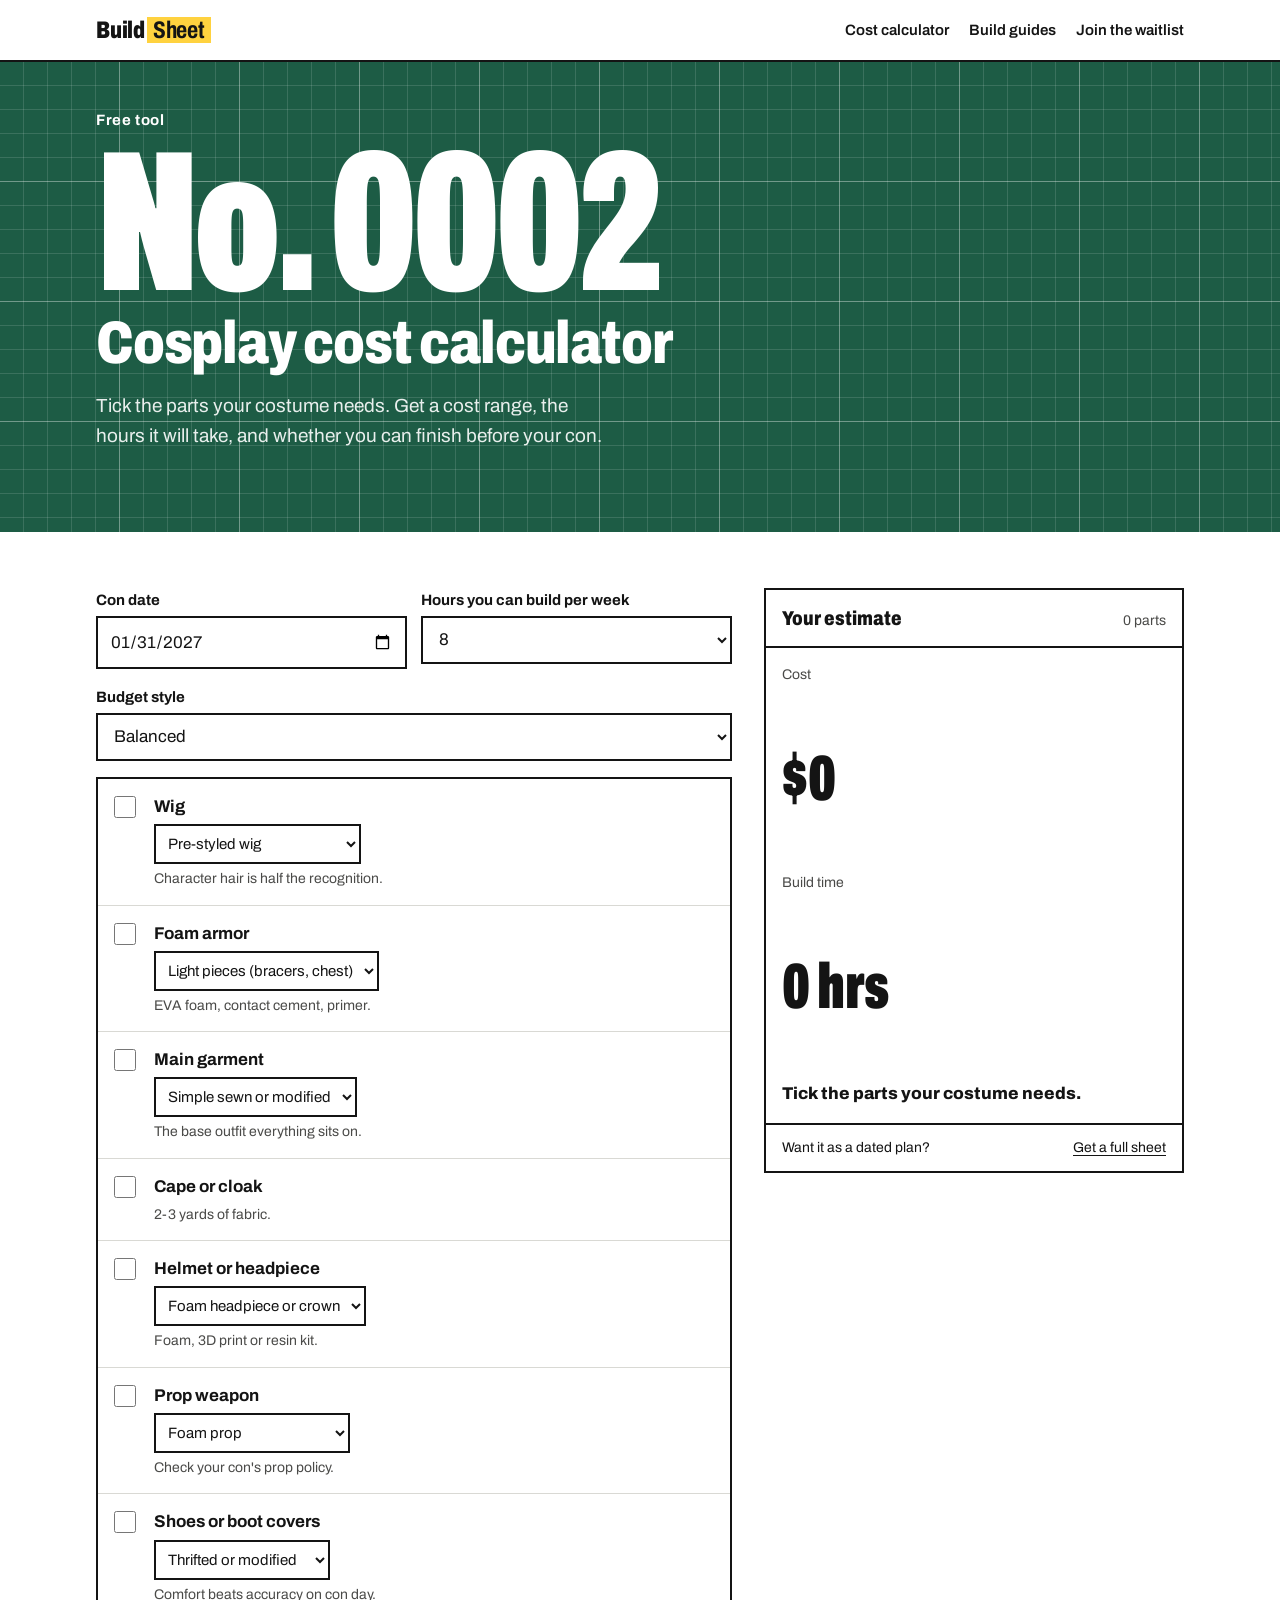
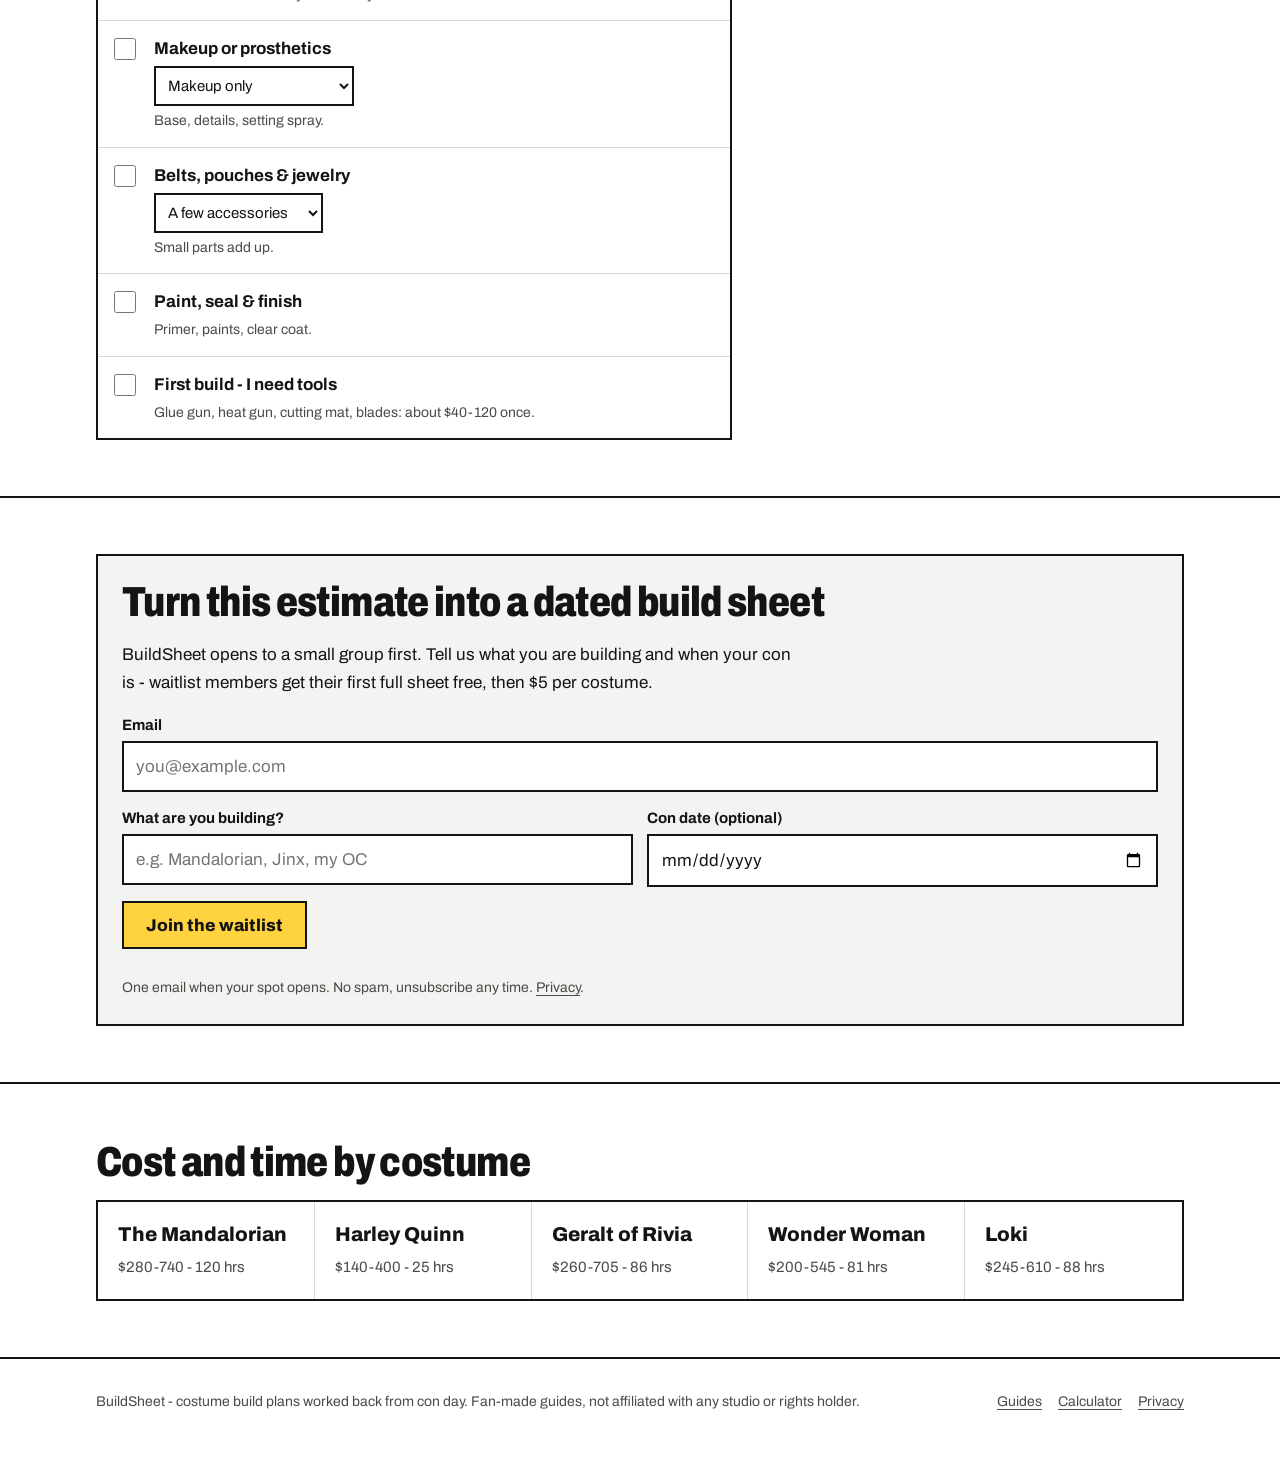
==== cost-calculator/index.html @ d6837fee "Deploy 2026-10-28T13:00Z for https://mobizombi.github.io/buildsheet/" ====
<!doctype html>
<html lang="en">
<head>
<meta charset="utf-8">
<meta name="viewport" content="width=device-width, initial-scale=1">
<title>Cosplay Cost Calculator - How Much Will Your Costume Cost? | BuildSheet</title>
<meta name="description" content="Free cosplay cost calculator: pick wig, armor, props, sewing and makeup to get a cost range, total build hours and whether you will finish before your con.">
<meta name="robots" content="noindex">
<link rel="canonical" href="https://mobizombi.github.io/buildsheet/cost-calculator/">
<meta property="og:title" content="Cosplay Cost Calculator - How Much Will Your Costume Cost? | BuildSheet">
<meta property="og:description" content="Free cosplay cost calculator: pick wig, armor, props, sewing and makeup to get a cost range, total build hours and whether you will finish before your con.">
<meta property="og:type" content="website">
<meta name="theme-color" content="#1d5c45">
<link rel="icon" href="../favicon.svg" type="image/svg+xml">
<link rel="preconnect" href="https://fonts.googleapis.com">
<link rel="preconnect" href="https://fonts.gstatic.com" crossorigin>
<link href="https://fonts.googleapis.com/css2?family=Archivo:wdth,wght@62..125,400..900&display=swap" rel="stylesheet">
<link rel="stylesheet" href="../css/style.css?v=mvs4gmey">
<script type="application/ld+json">{"@context":"https://schema.org","@type":"WebApplication","name":"Cosplay cost calculator","applicationCategory":"UtilitiesApplication","offers":{"@type":"Offer","price":"0","priceCurrency":"USD"}}</script>
</head>
<body>
<header class="top"><div class="wrap">
<a class="brand" href="../">Build<b>Sheet</b></a>
<nav class="nav" aria-label="Main">
<a href="../cost-calculator/">Cost calculator</a>
<a href="../guides/">Build guides</a>
<a href="../#join">Join the waitlist</a>
</nav>
</div></header>
<main>
<div class="mat envelope"><div class="wrap">
<p class="pattern-no"><small>Free tool</small>No.&nbsp;0002</p>
<h1>Cosplay cost calculator</h1>
<p class="lede">Tick the parts your costume needs. Get a cost range, the hours it will take, and whether you can finish before your con.</p>
</div></div>
<section><div class="wrap calc-grid">
<form id="calc" aria-label="Costume parts" onsubmit="return false">
<div class="form-row" style="margin-bottom:16px">
<div class="field"><label for="con">Con date</label><input id="con" type="date"></div>
<div class="field"><label for="hpw">Hours you can build per week</label><select id="hpw"><option>3</option><option>5</option><option selected>8</option><option>12</option><option>20</option></select></div>
</div>
<div class="field" style="margin-bottom:16px"><label for="tier">Budget style</label><select id="tier"><option value="0">Thrifty - thrift, scrap, DIY everything</option><option value="0.5" selected>Balanced</option><option value="1">Premium - kits, good wigs, nice finishes</option></select></div>
<div class="parts">
<div class="part"><input type="checkbox" id="p-wig" data-part="wig"><label for="p-wig">Wig</label>
<div class="opts"><select aria-label="Wig type" data-opt="wig"><option value="0">Pre-styled wig</option><option value="1">Lace-front, custom styled</option></select></div>
<span class="hint">Character hair is half the recognition.</span></div><div class="part"><input type="checkbox" id="p-armor" data-part="armor"><label for="p-armor">Foam armor</label>
<div class="opts"><select aria-label="Foam armor type" data-opt="armor"><option value="0">Light pieces (bracers, chest)</option><option value="1">Full armor set</option></select></div>
<span class="hint">EVA foam, contact cement, primer.</span></div><div class="part"><input type="checkbox" id="p-garment" data-part="garment"><label for="p-garment">Main garment</label>
<div class="opts"><select aria-label="Main garment type" data-opt="garment"><option value="0">Simple sewn or modified</option><option value="1">Tailored coat or dress</option></select></div>
<span class="hint">The base outfit everything sits on.</span></div><div class="part"><input type="checkbox" id="p-cape" data-part="cape"><label for="p-cape">Cape or cloak</label>

<span class="hint">2-3 yards of fabric.</span></div><div class="part"><input type="checkbox" id="p-helmet" data-part="helmet"><label for="p-helmet">Helmet or headpiece</label>
<div class="opts"><select aria-label="Helmet or headpiece type" data-opt="helmet"><option value="0">Foam headpiece or crown</option><option value="1">Full helmet</option></select></div>
<span class="hint">Foam, 3D print or resin kit.</span></div><div class="part"><input type="checkbox" id="p-prop" data-part="prop"><label for="p-prop">Prop weapon</label>
<div class="opts"><select aria-label="Prop weapon type" data-opt="prop"><option value="0">Foam prop</option><option value="1">3D printed or resin prop</option></select></div>
<span class="hint">Check your con's prop policy.</span></div><div class="part"><input type="checkbox" id="p-shoes" data-part="shoes"><label for="p-shoes">Shoes or boot covers</label>
<div class="opts"><select aria-label="Shoes or boot covers type" data-opt="shoes"><option value="0">Thrifted or modified</option><option value="1">Custom boot covers</option></select></div>
<span class="hint">Comfort beats accuracy on con day.</span></div><div class="part"><input type="checkbox" id="p-makeup" data-part="makeup"><label for="p-makeup">Makeup or prosthetics</label>
<div class="opts"><select aria-label="Makeup or prosthetics type" data-opt="makeup"><option value="0">Makeup only</option><option value="1">Prosthetics or scar work</option></select></div>
<span class="hint">Base, details, setting spray.</span></div><div class="part"><input type="checkbox" id="p-acc" data-part="acc"><label for="p-acc">Belts, pouches &amp; jewelry</label>
<div class="opts"><select aria-label="Belts, pouches &amp; jewelry type" data-opt="acc"><option value="0">A few accessories</option><option value="1">Lots of accessories</option></select></div>
<span class="hint">Small parts add up.</span></div><div class="part"><input type="checkbox" id="p-paint" data-part="paint"><label for="p-paint">Paint, seal &amp; finish</label>

<span class="hint">Primer, paints, clear coat.</span></div>
<div class="part"><input type="checkbox" id="p-tools" data-part="tools"><label for="p-tools">First build - I need tools</label><span class="hint">Glue gun, heat gun, cutting mat, blades: about $40-120 once.</span></div>
</div>
</form>
<aside class="calc-out" aria-live="polite">
<div class="sheet">
<div class="sheet-head"><strong>Your estimate</strong><span id="count">0 parts</span></div>
<div style="padding:16px">
<p style="margin:0 0 4px;font-size:14px;color:var(--ink-2)">Cost</p>
<p class="big" id="cost">$0</p>
<p style="margin:16px 0 4px;font-size:14px;color:var(--ink-2)">Build time</p>
<p class="big" id="hours">0 hrs</p>
<p style="margin:16px 0 0" id="fit">Pick your con date to see if it fits.</p>
</div>
<div class="sheet-foot"><span>Want it as a dated plan?</span><a href="#join">Get a full sheet</a></div>
</div>
</aside>
</div></section>
<section><div class="wrap"><div class="join" id="join">
<h2>Turn this estimate into a dated build sheet</h2>
<p class="measure">BuildSheet opens to a small group first. Tell us what you are building and when your con is - waitlist members get their first full sheet free, then $5 per costume.</p>
<form class="form" action="https://formsubmit.co/trafficgoathq@gmail.com" method="POST" data-ajax="https://formsubmit.co/ajax/trafficgoathq@gmail.com">
<input type="hidden" name="_subject" value="BuildSheet waitlist">
<input type="hidden" name="_template" value="table">
<input type="hidden" name="_captcha" value="false">
<input type="hidden" name="source" value="calculator">
<input type="text" name="_honey" class="hp" tabindex="-1" autocomplete="off" aria-hidden="true">
<div class="field"><label for="em-calculator">Email</label><input id="em-calculator" type="email" name="email" required autocomplete="email" placeholder="you@example.com"></div>
<div class="form-row">
<div class="field"><label for="co-calculator">What are you building?</label><input id="co-calculator" type="text" name="costume" placeholder="e.g. Mandalorian, Jinx, my OC" maxlength="120"></div>
<div class="field"><label for="dt-calculator">Con date (optional)</label><input id="dt-calculator" type="date" name="con_date"></div>
</div>
<div class="btns"><button class="btn" type="submit">Join the waitlist</button></div>
<p class="form-msg" role="status" aria-live="polite"></p>
<p class="form-note">One email when your spot opens. No spam, unsubscribe any time. <a href="../privacy/">Privacy</a>.</p>
</form>
</div></div></section>
<section><div class="wrap">
<h2>Cost and time by costume</h2>
<div class="cards"><a class="card" href="../guides/mandalorian-cosplay-guide/"><h3>The Mandalorian</h3><p>$280-740 - 120 hrs</p></a><a class="card" href="../guides/harley-quinn-cosplay-guide/"><h3>Harley Quinn</h3><p>$140-400 - 25 hrs</p></a><a class="card" href="../guides/geralt-of-rivia-cosplay-guide/"><h3>Geralt of Rivia</h3><p>$260-705 - 86 hrs</p></a><a class="card" href="../guides/wonder-woman-cosplay-guide/"><h3>Wonder Woman</h3><p>$200-545 - 81 hrs</p></a><a class="card" href="../guides/loki-cosplay-guide/"><h3>Loki</h3><p>$245-610 - 88 hrs</p></a></div>
</div></section>
<script>window.BS_PARTS=[["wig",[[30,60,2],[60,140,8]]],["armor",[[40,80,25],[80,180,60]]],["garment",[[25,60,10],[60,160,30]]],["cape",[[20,50,5]]],["helmet",[[15,40,8],[40,150,25]]],["prop",[[15,50,10],[40,150,20]]],["shoes",[[20,60,3],[40,90,8]]],["makeup",[[15,50,2],[40,120,6]]],["acc",[[15,40,4],[40,90,10]]],["paint",[[20,50,6]]]];</script>
<script src="../js/calc.js?v=mvs4gmey" defer></script>
</main>
<footer><div class="wrap">
<span>BuildSheet - costume build plans worked back from con day. Fan-made guides, not affiliated with any studio or rights holder.</span>
<nav aria-label="Footer"><a href="../guides/">Guides</a><a href="../cost-calculator/">Calculator</a><a href="../privacy/">Privacy</a></nav>
</div></footer>
<script src="../js/form.js?v=mvs4gmey" defer></script>
</body>
</html>
---- css/style.css ----
/* BuildSheet - concept: every costume is a sewing-pattern envelope.
   One family (Archivo, width axis), ink + cutting-mat green, tape-measure yellow as the rare accent.
   Constraint: no rounded corners anywhere. */
:root {
  --ink: #141414;
  --ink-2: #4a4a48;
  --field: #ffffff;
  --rule: #141414;
  --rule-soft: #d9d9d4;
  --mat: #1d5c45;
  --mat-line: rgba(255, 255, 255, 0.13);
  --mat-line-strong: rgba(255, 255, 255, 0.28);
  --on-mat: #ffffff;
  --tape: #ffd23f;
  --on-tape: #141414;
  --panel: #f3f4f1;
  --ok: #1d5c45;
  --warn: #9a5b00;
  --bad: #b3261e;
  --font: "Archivo", system-ui, -apple-system, "Segoe UI", sans-serif;
}
@media (prefers-color-scheme: dark) {
  :root {
    --ink: #f2f2ee;
    --ink-2: #b9bab4;
    --field: #111312;
    --rule: #f2f2ee;
    --rule-soft: #34383a;
    --mat: #163f31;
    --panel: #1b1e1d;
    --ok: #6fd3a8;
    --warn: #f0b451;
    --bad: #ff8a80;
  }
}
* { box-sizing: border-box; border-radius: 0 !important; }
html { -webkit-text-size-adjust: 100%; }
body {
  margin: 0;
  background: var(--field);
  color: var(--ink);
  font-family: var(--font);
  font-size: 17px;
  line-height: 1.6;
}
a { color: inherit; text-underline-offset: 3px; }
a:focus-visible, button:focus-visible, input:focus-visible, select:focus-visible {
  outline: 3px solid var(--tape);
  outline-offset: 2px;
}
img { max-width: 100%; }
.wrap { max-width: 1120px; margin: 0 auto; padding: 0 16px; }
.measure { max-width: 68ch; }

/* header */
.top { border-bottom: 2px solid var(--rule); }
.top .wrap { display: flex; align-items: center; justify-content: space-between; gap: 16px; min-height: 60px; flex-wrap: wrap; }
.brand { font-weight: 850; font-stretch: 75%; font-size: 24px; letter-spacing: -0.01em; text-decoration: none; }
.brand b { background: var(--tape); color: var(--on-tape); padding: 0 6px; margin-left: 2px; }
.nav { display: flex; gap: 20px; font-size: 15px; font-weight: 600; flex-wrap: wrap; }
.nav a { text-decoration: none; }
.nav a:hover { text-decoration: underline; }

/* cutting mat - the signature surface */
.mat {
  background-color: var(--mat);
  color: var(--on-mat);
  background-image:
    linear-gradient(var(--mat-line-strong) 1px, transparent 1px),
    linear-gradient(90deg, var(--mat-line-strong) 1px, transparent 1px),
    linear-gradient(var(--mat-line) 1px, transparent 1px),
    linear-gradient(90deg, var(--mat-line) 1px, transparent 1px);
  background-size: 120px 120px, 120px 120px, 24px 24px, 24px 24px;
  background-position: -1px -1px;
}

/* envelope hero */
.envelope { padding: 48px 0 56px; }
.envelope-grid { display: grid; gap: 32px; }
@media (min-width: 900px) { .envelope-grid { grid-template-columns: 1.1fr 0.9fr; align-items: start; gap: 48px; } }
.pattern-no {
  font-weight: 900;
  font-stretch: 62%;
  font-size: clamp(96px, 22vw, 200px);
  line-height: 0.82;
  letter-spacing: -0.03em;
  margin: 0 0 8px;
}
.pattern-no small { display: block; font-size: 15px; font-stretch: 100%; font-weight: 700; letter-spacing: 0.04em; line-height: 1.4; margin-bottom: 10px; }
h1 { font-weight: 850; font-stretch: 80%; font-size: clamp(34px, 6.4vw, 60px); line-height: 1.0; letter-spacing: -0.02em; margin: 0 0 18px; }
.lede { font-size: 19px; max-width: 46ch; margin: 0 0 24px; }
.mat .lede { color: rgba(255, 255, 255, 0.9); }

h2 { font-weight: 850; font-stretch: 80%; font-size: clamp(28px, 4.4vw, 42px); line-height: 1.05; letter-spacing: -0.015em; margin: 0 0 16px; }
h3 { font-weight: 800; font-size: 20px; line-height: 1.25; margin: 0 0 8px; }
section { padding: 56px 0; }
section + section { border-top: 2px solid var(--rule); }

/* buttons */
.btn {
  display: inline-flex; align-items: center; justify-content: center;
  min-height: 48px; padding: 0 22px;
  font: inherit; font-weight: 800; font-size: 17px;
  background: var(--tape); color: var(--on-tape);
  border: 2px solid var(--on-tape);
  text-decoration: none; cursor: pointer;
}
.btn:hover { filter: brightness(0.95); }
.btn.ghost { background: transparent; color: inherit; border-color: currentColor; }
.btns { display: flex; gap: 12px; flex-wrap: wrap; }

/* the build sheet card - reads like the back of a pattern envelope */
.sheet { background: var(--field); color: var(--ink); border: 2px solid var(--rule); }
.mat .sheet { box-shadow: 10px 10px 0 rgba(0, 0, 0, 0.35); }
.sheet-head { display: flex; justify-content: space-between; align-items: baseline; gap: 12px; padding: 12px 16px; border-bottom: 2px solid var(--rule); }
.sheet-head strong { font-stretch: 80%; font-size: 20px; font-weight: 850; }
.sheet-head span { font-size: 14px; color: var(--ink-2); }
.sheet table { width: 100%; border-collapse: collapse; font-size: 15px; }
.sheet th, .sheet td { text-align: left; padding: 8px 16px; border-bottom: 1px solid var(--rule-soft); vertical-align: top; }
.sheet th { font-size: 13px; font-weight: 700; color: var(--ink-2); }
.sheet td.num, .sheet th.num { text-align: right; font-variant-numeric: tabular-nums; white-space: nowrap; }
.sheet tfoot td { font-weight: 850; border-top: 2px solid var(--rule); border-bottom: 0; }
.sheet .due { font-weight: 700; white-space: nowrap; }
.sheet-foot { padding: 12px 16px; border-top: 2px solid var(--rule); font-size: 14px; display: flex; justify-content: space-between; gap: 8px; flex-wrap: wrap; }
.hl { background: var(--tape); color: var(--on-tape); padding: 0 4px; font-weight: 800; }
.table-scroll { overflow-x: auto; }
.mat-inline { display: block; font-size: 14px; color: var(--ink-2); font-weight: 400; margin-top: 2px; }
.sheet .col-mat { display: none; }
@media (min-width: 720px) { .mat-inline { display: none; } .sheet .col-mat { display: table-cell; } }

/* steps - a real sequence, so numbers are earned */
.steps { display: grid; gap: 0; border: 2px solid var(--rule); }
@media (min-width: 800px) { .steps { grid-template-columns: repeat(3, 1fr); } }
.step { padding: 24px; border-bottom: 2px solid var(--rule); }
@media (min-width: 800px) { .step { border-bottom: 0; border-right: 2px solid var(--rule); } .step:last-child { border-right: 0; } }
.step:last-child { border-bottom: 0; }
.step .n { font-weight: 900; font-stretch: 62%; font-size: 64px; line-height: 0.9; display: block; margin-bottom: 8px; }
.step p { margin: 0; color: var(--ink-2); }

/* pricing */
.price-row { display: grid; gap: 0; border: 2px solid var(--rule); }
@media (min-width: 800px) { .price-row { grid-template-columns: 1fr 1fr; } }
.price { padding: 24px; }
.price + .price { border-top: 2px solid var(--rule); }
@media (min-width: 800px) { .price + .price { border-top: 0; border-left: 2px solid var(--rule); } }
.price .amt { font-weight: 900; font-stretch: 62%; font-size: 72px; line-height: 0.9; }
.price ul { padding-left: 20px; margin: 12px 0 0; }

/* forms */
.form { display: grid; gap: 14px; }
.field label { display: block; font-weight: 700; font-size: 15px; margin-bottom: 4px; }
.field input, .field select {
  width: 100%; min-height: 48px; padding: 10px 12px;
  font: inherit; color: var(--ink); background: var(--field);
  border: 2px solid var(--rule);
}
.form-row { display: grid; gap: 14px; }
@media (min-width: 640px) { .form-row { grid-template-columns: 1fr 1fr; } }
.form-note { font-size: 14px; color: var(--ink-2); margin: 0; }
.form-msg { font-weight: 700; margin: 0; }
.hp { position: absolute; left: -9999px; }
.join { border: 2px solid var(--rule); padding: 24px; background: var(--panel); }

/* calculator */
.calc-grid { display: grid; gap: 32px; }
@media (min-width: 960px) { .calc-grid { grid-template-columns: 1fr 420px; align-items: start; } .calc-out { position: sticky; top: 16px; } }
.parts { border: 2px solid var(--rule); }
.part { display: grid; grid-template-columns: 28px 1fr; gap: 4px 12px; padding: 14px 16px; border-bottom: 1px solid var(--rule-soft); }
.part:last-child { border-bottom: 0; }
.part input[type=checkbox] { width: 22px; height: 22px; margin: 3px 0 0; accent-color: var(--mat); }
.part label { font-weight: 700; }
.part .opts { grid-column: 2; display: flex; gap: 8px; flex-wrap: wrap; }
.part select { min-height: 40px; font: inherit; font-size: 15px; padding: 4px 8px; border: 2px solid var(--rule); background: var(--field); color: var(--ink); max-width: 100%; }
.part .hint { grid-column: 2; font-size: 14px; color: var(--ink-2); }
.big { font-weight: 900; font-stretch: 62%; font-size: 64px; line-height: 0.9; font-variant-numeric: tabular-nums; }
.verdict { font-weight: 800; }
.verdict.ok { color: var(--ok); } .verdict.warn { color: var(--warn); } .verdict.bad { color: var(--bad); }

/* guide pages */
.guide-meta { display: grid; grid-template-columns: repeat(2, 1fr); gap: 2px; background: var(--on-mat); border: 2px solid var(--on-mat); margin: 8px 0 0; max-width: 720px; }
@media (min-width: 700px) { .guide-meta { grid-template-columns: repeat(4, 1fr); } }
.guide-meta div { padding: 10px 16px; background: var(--mat); }
.guide-meta dt { font-size: 13px; opacity: 0.85; }
.guide-meta dd { margin: 0; font-weight: 850; font-stretch: 80%; font-size: 22px; }
.tech { display: grid; gap: 0; border: 2px solid var(--rule); }
@media (min-width: 800px) { .tech { grid-template-columns: 1fr 1fr; } }
.tech > div { padding: 20px; border-bottom: 1px solid var(--rule-soft); }
@media (min-width: 800px) { .tech > div:nth-child(odd) { border-right: 1px solid var(--rule-soft); } }
.tech p { margin: 0; color: var(--ink-2); }
.cards { display: grid; gap: 0; border: 2px solid var(--rule); }
@media (min-width: 700px) { .cards { grid-template-columns: repeat(auto-fit, minmax(200px, 1fr)); } }
.card { display: block; padding: 20px; text-decoration: none; border-bottom: 1px solid var(--rule-soft); }
@media (min-width: 700px) { .card { border-bottom: 0; border-right: 1px solid var(--rule-soft); } .card:last-child { border-right: 0; } }
.card:hover h3 { text-decoration: underline; }
.card p { margin: 0; font-size: 15px; color: var(--ink-2); }
.callout { border-left: 8px solid var(--tape); padding: 4px 0 4px 16px; margin: 24px 0; }

.faq details { border-top: 1px solid var(--rule-soft); padding: 14px 0; }
.faq details:last-child { border-bottom: 1px solid var(--rule-soft); }
.faq summary { font-weight: 800; cursor: pointer; }
.faq p { margin: 8px 0 0; color: var(--ink-2); }

footer { border-top: 2px solid var(--rule); padding: 32px 0 48px; font-size: 14px; color: var(--ink-2); }
footer .wrap { display: flex; justify-content: space-between; gap: 16px; flex-wrap: wrap; }
footer nav { display: flex; gap: 16px; flex-wrap: wrap; }

@media (prefers-reduced-motion: no-preference) {
  .btn { transition: filter 150ms ease-out; }
}
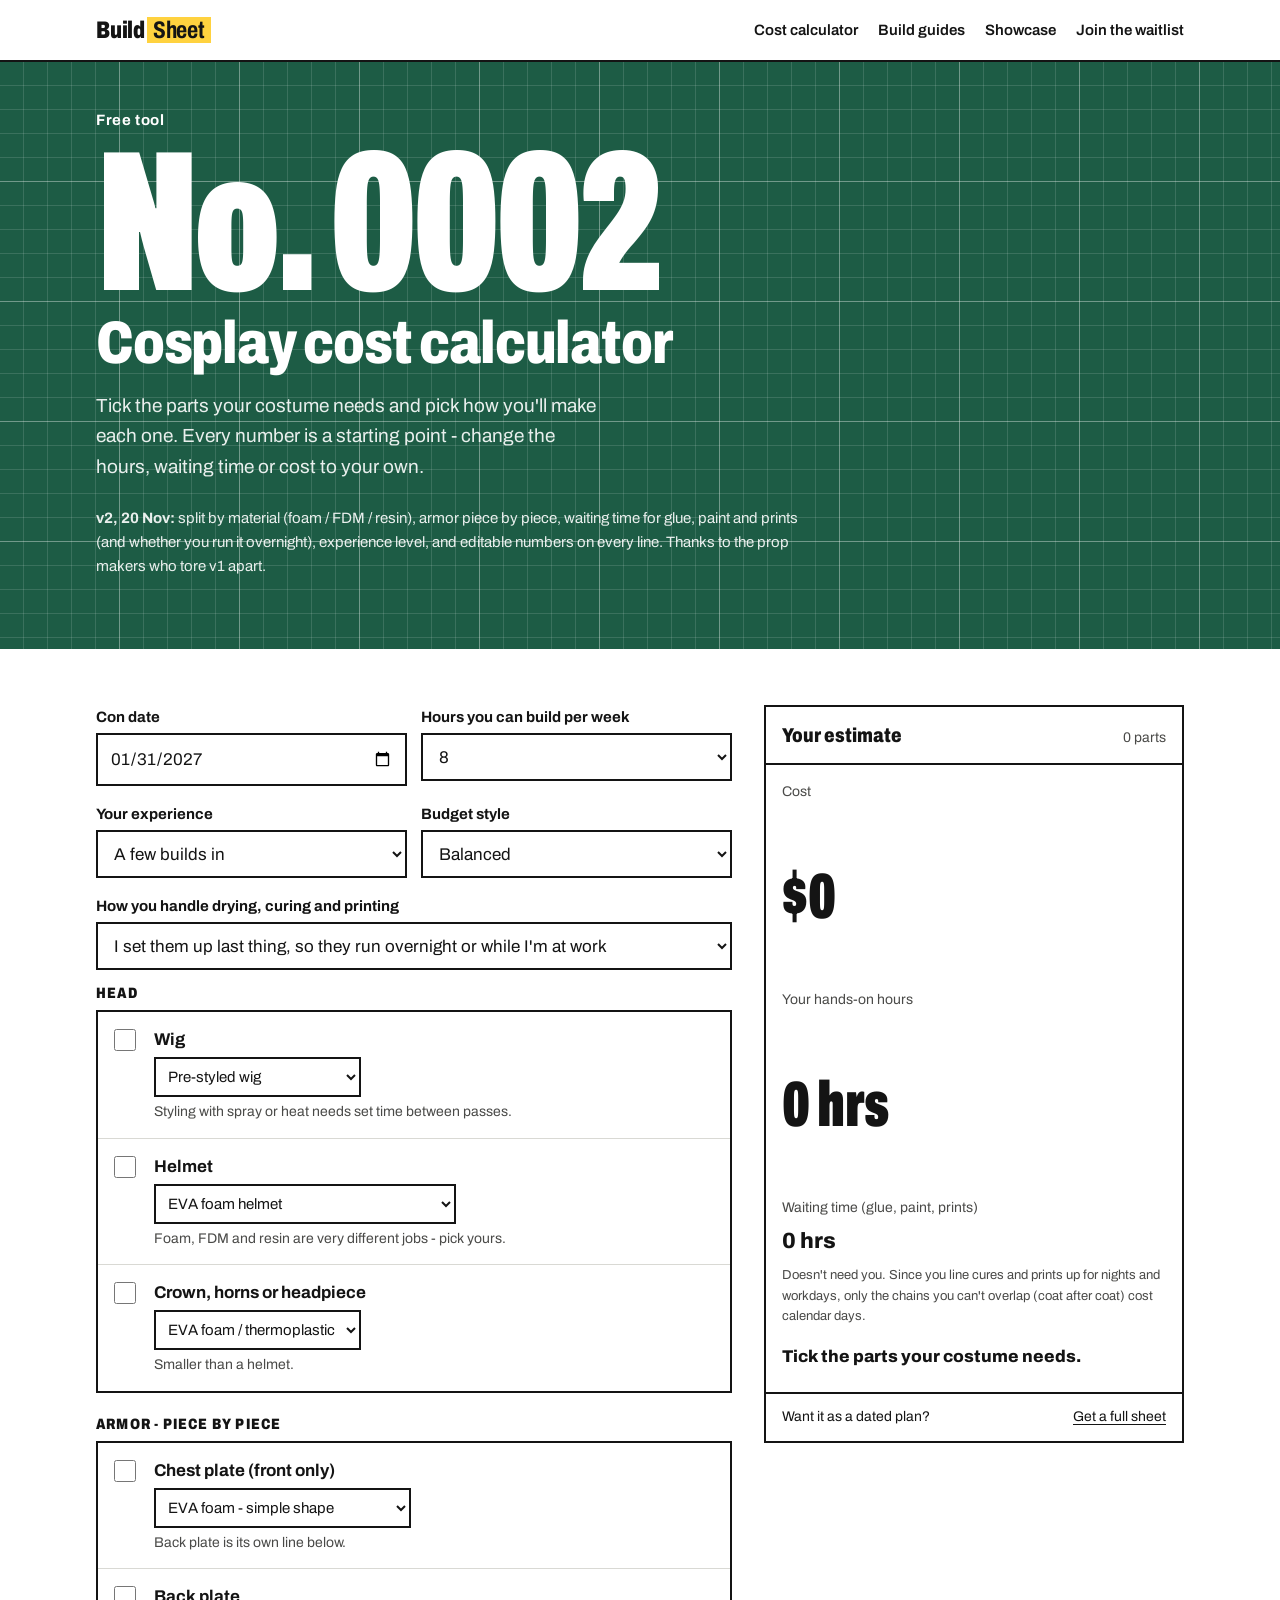
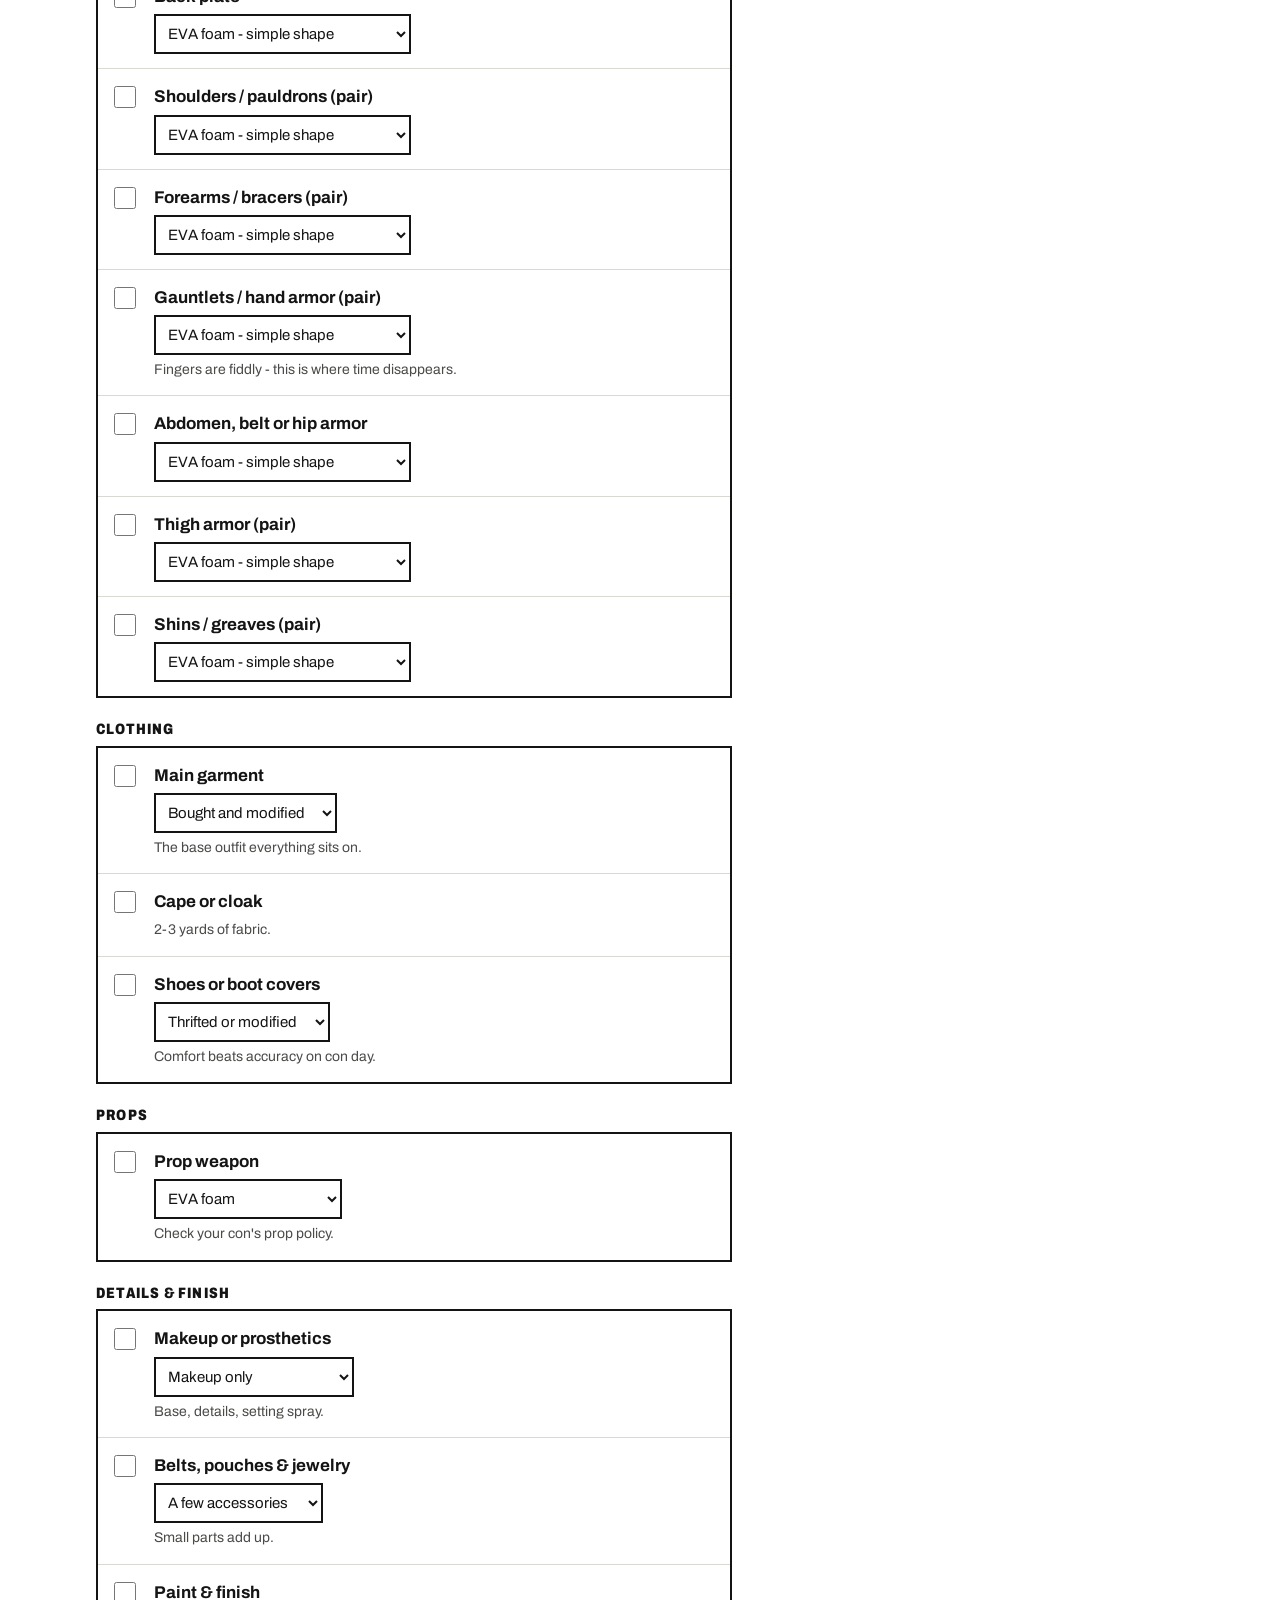
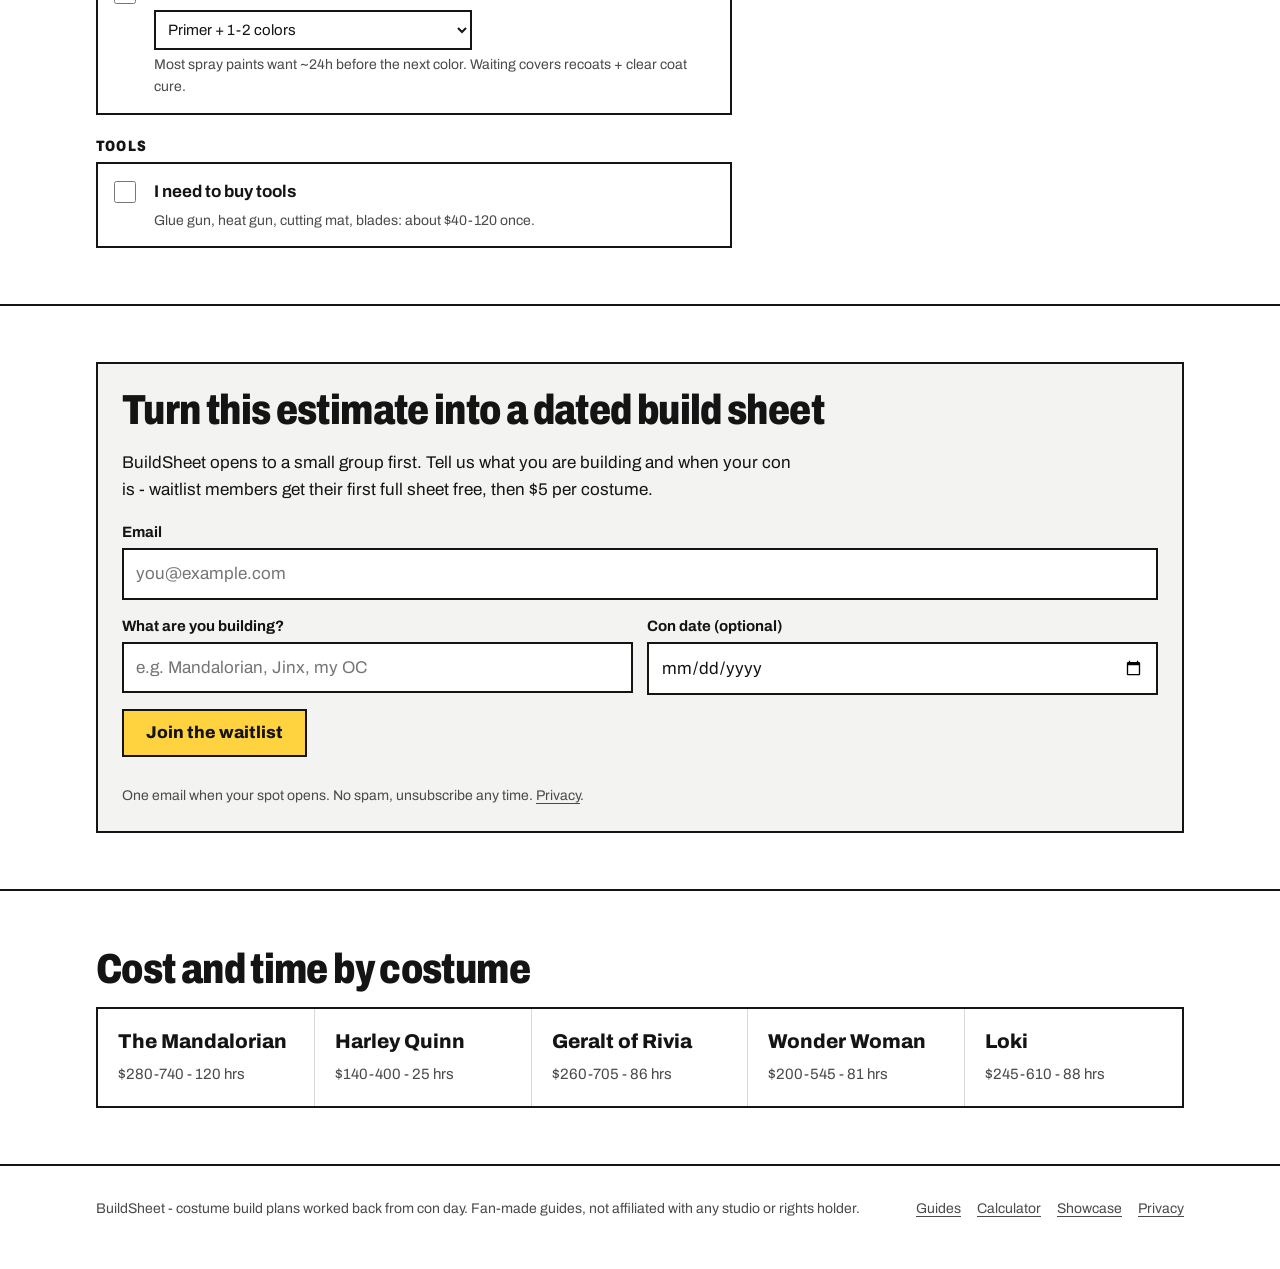
==== commit e61e3943: "Deploy 2026-11-21T20:18Z for https://mobizombi.github.io/buildsheet/" ====
--- a/cost-calculator/index.html
+++ b/cost-calculator/index.html
@@ -15,7 +15,7 @@
 <link rel="preconnect" href="https://fonts.googleapis.com">
 <link rel="preconnect" href="https://fonts.gstatic.com" crossorigin>
 <link href="https://fonts.googleapis.com/css2?family=Archivo:wdth,wght@62..125,400..900&display=swap" rel="stylesheet">
-<link rel="stylesheet" href="../css/style.css?v=mvs4gmey">
+<link rel="stylesheet" href="../css/style.css?v=mwquofsj">
 <script type="application/ld+json">{"@context":"https://schema.org","@type":"WebApplication","name":"Cosplay cost calculator","applicationCategory":"UtilitiesApplication","offers":{"@type":"Offer","price":"0","priceCurrency":"USD"}}</script>
 </head>
 <body>
@@ -24,6 +24,7 @@
 <nav class="nav" aria-label="Main">
 <a href="../cost-calculator/">Cost calculator</a>
 <a href="../guides/">Build guides</a>
+<a href="../showcase/">Showcase</a>
 <a href="../#join">Join the waitlist</a>
 </nav>
 </div></header>
@@ -31,7 +32,8 @@
 <div class="mat envelope"><div class="wrap">
 <p class="pattern-no"><small>Free tool</small>No.&nbsp;0002</p>
 <h1>Cosplay cost calculator</h1>
-<p class="lede">Tick the parts your costume needs. Get a cost range, the hours it will take, and whether you can finish before your con.</p>
+<p class="lede">Tick the parts your costume needs and pick how you'll make each one. Every number is a starting point - change the hours, waiting time or cost to your own.</p>
+<p class="changelog"><strong>v2, 20 Nov:</strong> split by material (foam / FDM / resin), armor piece by piece, waiting time for glue, paint and prints (and whether you run it overnight), experience level, and editable numbers on every line. Thanks to the prop makers who tore v1 apart.</p>
 </div></div>
 <section><div class="wrap calc-grid">
 <form id="calc" aria-label="Costume parts" onsubmit="return false">
@@ -39,45 +41,108 @@
 <div class="field"><label for="con">Con date</label><input id="con" type="date"></div>
 <div class="field"><label for="hpw">Hours you can build per week</label><select id="hpw"><option>3</option><option>5</option><option selected>8</option><option>12</option><option>20</option></select></div>
 </div>
-<div class="field" style="margin-bottom:16px"><label for="tier">Budget style</label><select id="tier"><option value="0">Thrifty - thrift, scrap, DIY everything</option><option value="0.5" selected>Balanced</option><option value="1">Premium - kits, good wigs, nice finishes</option></select></div>
+<div class="form-row" style="margin-bottom:16px">
+<div class="field"><label for="xp">Your experience</label><select id="xp"><option value="1.7">First big build</option><option value="1" selected>A few builds in</option><option value="0.6">Experienced / pro</option></select></div>
+<div class="field"><label for="tier">Budget style</label><select id="tier"><option value="0">Thrifty - scrap, thrift, DIY</option><option value="0.5" selected>Balanced</option><option value="1">Premium - kits, good wigs, nice finishes</option></select></div>
+</div>
+<div class="field" style="margin-bottom:16px"><label for="waitmode">How you handle drying, curing and printing</label><select id="waitmode"><option value="0.15" selected>I set them up last thing, so they run overnight or while I'm at work</option><option value="0.5">I often have to stop and wait before I can carry on</option></select></div>
+<h2 class="part-group">Head</h2>
 <div class="parts">
-<div class="part"><input type="checkbox" id="p-wig" data-part="wig"><label for="p-wig">Wig</label>
-<div class="opts"><select aria-label="Wig type" data-opt="wig"><option value="0">Pre-styled wig</option><option value="1">Lace-front, custom styled</option></select></div>
-<span class="hint">Character hair is half the recognition.</span></div><div class="part"><input type="checkbox" id="p-armor" data-part="armor"><label for="p-armor">Foam armor</label>
-<div class="opts"><select aria-label="Foam armor type" data-opt="armor"><option value="0">Light pieces (bracers, chest)</option><option value="1">Full armor set</option></select></div>
-<span class="hint">EVA foam, contact cement, primer.</span></div><div class="part"><input type="checkbox" id="p-garment" data-part="garment"><label for="p-garment">Main garment</label>
-<div class="opts"><select aria-label="Main garment type" data-opt="garment"><option value="0">Simple sewn or modified</option><option value="1">Tailored coat or dress</option></select></div>
-<span class="hint">The base outfit everything sits on.</span></div><div class="part"><input type="checkbox" id="p-cape" data-part="cape"><label for="p-cape">Cape or cloak</label>
+<div class="part" data-row="wig"><input type="checkbox" id="p-wig" data-part="wig"><label for="p-wig">Wig</label>
+<div class="opts"><select aria-label="Wig method" data-opt="wig"><option value="0">Pre-styled wig</option><option value="1">Lace-front, custom styled</option></select></div>
+<span class="hint">Styling with spray or heat needs set time between passes.</span>
+<div class="edit"><label>Your hours<input type="number" min="0" step="1" inputmode="numeric" data-f="work"></label><label>Waiting hrs<input type="number" min="0" step="1" inputmode="numeric" data-f="wait"></label><label>Cost $<input type="number" min="0" step="5" inputmode="numeric" data-f="cost"></label><button type="button" class="reset" hidden>Reset</button></div></div><div class="part" data-row="helmet"><input type="checkbox" id="p-helmet" data-part="helmet"><label for="p-helmet">Helmet</label>
+<div class="opts"><select aria-label="Helmet method" data-opt="helmet"><option value="0">EVA foam helmet</option><option value="1">FDM 3D print (filament + filler + sanding)</option><option value="2">Resin 3D print</option><option value="3">Bought resin kit (clean-up + paint)</option></select></div>
+<span class="hint">Foam, FDM and resin are very different jobs - pick yours.</span>
+<div class="edit"><label>Your hours<input type="number" min="0" step="1" inputmode="numeric" data-f="work"></label><label>Waiting hrs<input type="number" min="0" step="1" inputmode="numeric" data-f="wait"></label><label>Cost $<input type="number" min="0" step="5" inputmode="numeric" data-f="cost"></label><button type="button" class="reset" hidden>Reset</button></div></div><div class="part" data-row="headpiece"><input type="checkbox" id="p-headpiece" data-part="headpiece"><label for="p-headpiece">Crown, horns or headpiece</label>
+<div class="opts"><select aria-label="Crown, horns or headpiece method" data-opt="headpiece"><option value="0">EVA foam / thermoplastic</option><option value="1">3D printed</option></select></div>
+<span class="hint">Smaller than a helmet.</span>
+<div class="edit"><label>Your hours<input type="number" min="0" step="1" inputmode="numeric" data-f="work"></label><label>Waiting hrs<input type="number" min="0" step="1" inputmode="numeric" data-f="wait"></label><label>Cost $<input type="number" min="0" step="5" inputmode="numeric" data-f="cost"></label><button type="button" class="reset" hidden>Reset</button></div></div>
+</div><h2 class="part-group">Armor - piece by piece</h2>
+<div class="parts">
+<div class="part" data-row="chest"><input type="checkbox" id="p-chest" data-part="chest"><label for="p-chest">Chest plate (front only)</label>
+<div class="opts"><select aria-label="Chest plate (front only) method" data-opt="chest"><option value="0">EVA foam - simple shape</option><option value="1">EVA foam - ornate / layered detail</option><option value="2">3D print (FDM) - simple</option><option value="3">3D print (FDM) - ornate</option></select></div>
+<span class="hint">Back plate is its own line below.</span>
+<div class="edit"><label>Your hours<input type="number" min="0" step="1" inputmode="numeric" data-f="work"></label><label>Waiting hrs<input type="number" min="0" step="1" inputmode="numeric" data-f="wait"></label><label>Cost $<input type="number" min="0" step="5" inputmode="numeric" data-f="cost"></label><button type="button" class="reset" hidden>Reset</button></div></div><div class="part" data-row="back"><input type="checkbox" id="p-back" data-part="back"><label for="p-back">Back plate</label>
+<div class="opts"><select aria-label="Back plate method" data-opt="back"><option value="0">EVA foam - simple shape</option><option value="1">EVA foam - ornate / layered detail</option><option value="2">3D print (FDM) - simple</option><option value="3">3D print (FDM) - ornate</option></select></div>
 
-<span class="hint">2-3 yards of fabric.</span></div><div class="part"><input type="checkbox" id="p-helmet" data-part="helmet"><label for="p-helmet">Helmet or headpiece</label>
-<div class="opts"><select aria-label="Helmet or headpiece type" data-opt="helmet"><option value="0">Foam headpiece or crown</option><option value="1">Full helmet</option></select></div>
-<span class="hint">Foam, 3D print or resin kit.</span></div><div class="part"><input type="checkbox" id="p-prop" data-part="prop"><label for="p-prop">Prop weapon</label>
-<div class="opts"><select aria-label="Prop weapon type" data-opt="prop"><option value="0">Foam prop</option><option value="1">3D printed or resin prop</option></select></div>
-<span class="hint">Check your con's prop policy.</span></div><div class="part"><input type="checkbox" id="p-shoes" data-part="shoes"><label for="p-shoes">Shoes or boot covers</label>
-<div class="opts"><select aria-label="Shoes or boot covers type" data-opt="shoes"><option value="0">Thrifted or modified</option><option value="1">Custom boot covers</option></select></div>
-<span class="hint">Comfort beats accuracy on con day.</span></div><div class="part"><input type="checkbox" id="p-makeup" data-part="makeup"><label for="p-makeup">Makeup or prosthetics</label>
-<div class="opts"><select aria-label="Makeup or prosthetics type" data-opt="makeup"><option value="0">Makeup only</option><option value="1">Prosthetics or scar work</option></select></div>
-<span class="hint">Base, details, setting spray.</span></div><div class="part"><input type="checkbox" id="p-acc" data-part="acc"><label for="p-acc">Belts, pouches &amp; jewelry</label>
-<div class="opts"><select aria-label="Belts, pouches &amp; jewelry type" data-opt="acc"><option value="0">A few accessories</option><option value="1">Lots of accessories</option></select></div>
-<span class="hint">Small parts add up.</span></div><div class="part"><input type="checkbox" id="p-paint" data-part="paint"><label for="p-paint">Paint, seal &amp; finish</label>
+<div class="edit"><label>Your hours<input type="number" min="0" step="1" inputmode="numeric" data-f="work"></label><label>Waiting hrs<input type="number" min="0" step="1" inputmode="numeric" data-f="wait"></label><label>Cost $<input type="number" min="0" step="5" inputmode="numeric" data-f="cost"></label><button type="button" class="reset" hidden>Reset</button></div></div><div class="part" data-row="shoulders"><input type="checkbox" id="p-shoulders" data-part="shoulders"><label for="p-shoulders">Shoulders / pauldrons (pair)</label>
+<div class="opts"><select aria-label="Shoulders / pauldrons (pair) method" data-opt="shoulders"><option value="0">EVA foam - simple shape</option><option value="1">EVA foam - ornate / layered detail</option><option value="2">3D print (FDM) - simple</option><option value="3">3D print (FDM) - ornate</option></select></div>
 
-<span class="hint">Primer, paints, clear coat.</span></div>
-<div class="part"><input type="checkbox" id="p-tools" data-part="tools"><label for="p-tools">First build - I need tools</label><span class="hint">Glue gun, heat gun, cutting mat, blades: about $40-120 once.</span></div>
+<div class="edit"><label>Your hours<input type="number" min="0" step="1" inputmode="numeric" data-f="work"></label><label>Waiting hrs<input type="number" min="0" step="1" inputmode="numeric" data-f="wait"></label><label>Cost $<input type="number" min="0" step="5" inputmode="numeric" data-f="cost"></label><button type="button" class="reset" hidden>Reset</button></div></div><div class="part" data-row="forearms"><input type="checkbox" id="p-forearms" data-part="forearms"><label for="p-forearms">Forearms / bracers (pair)</label>
+<div class="opts"><select aria-label="Forearms / bracers (pair) method" data-opt="forearms"><option value="0">EVA foam - simple shape</option><option value="1">EVA foam - ornate / layered detail</option><option value="2">3D print (FDM) - simple</option><option value="3">3D print (FDM) - ornate</option></select></div>
+
+<div class="edit"><label>Your hours<input type="number" min="0" step="1" inputmode="numeric" data-f="work"></label><label>Waiting hrs<input type="number" min="0" step="1" inputmode="numeric" data-f="wait"></label><label>Cost $<input type="number" min="0" step="5" inputmode="numeric" data-f="cost"></label><button type="button" class="reset" hidden>Reset</button></div></div><div class="part" data-row="gauntlets"><input type="checkbox" id="p-gauntlets" data-part="gauntlets"><label for="p-gauntlets">Gauntlets / hand armor (pair)</label>
+<div class="opts"><select aria-label="Gauntlets / hand armor (pair) method" data-opt="gauntlets"><option value="0">EVA foam - simple shape</option><option value="1">EVA foam - ornate / layered detail</option><option value="2">3D print (FDM) - simple</option><option value="3">3D print (FDM) - ornate</option></select></div>
+<span class="hint">Fingers are fiddly - this is where time disappears.</span>
+<div class="edit"><label>Your hours<input type="number" min="0" step="1" inputmode="numeric" data-f="work"></label><label>Waiting hrs<input type="number" min="0" step="1" inputmode="numeric" data-f="wait"></label><label>Cost $<input type="number" min="0" step="5" inputmode="numeric" data-f="cost"></label><button type="button" class="reset" hidden>Reset</button></div></div><div class="part" data-row="abdomen"><input type="checkbox" id="p-abdomen" data-part="abdomen"><label for="p-abdomen">Abdomen, belt or hip armor</label>
+<div class="opts"><select aria-label="Abdomen, belt or hip armor method" data-opt="abdomen"><option value="0">EVA foam - simple shape</option><option value="1">EVA foam - ornate / layered detail</option><option value="2">3D print (FDM) - simple</option><option value="3">3D print (FDM) - ornate</option></select></div>
+
+<div class="edit"><label>Your hours<input type="number" min="0" step="1" inputmode="numeric" data-f="work"></label><label>Waiting hrs<input type="number" min="0" step="1" inputmode="numeric" data-f="wait"></label><label>Cost $<input type="number" min="0" step="5" inputmode="numeric" data-f="cost"></label><button type="button" class="reset" hidden>Reset</button></div></div><div class="part" data-row="thighs"><input type="checkbox" id="p-thighs" data-part="thighs"><label for="p-thighs">Thigh armor (pair)</label>
+<div class="opts"><select aria-label="Thigh armor (pair) method" data-opt="thighs"><option value="0">EVA foam - simple shape</option><option value="1">EVA foam - ornate / layered detail</option><option value="2">3D print (FDM) - simple</option><option value="3">3D print (FDM) - ornate</option></select></div>
+
+<div class="edit"><label>Your hours<input type="number" min="0" step="1" inputmode="numeric" data-f="work"></label><label>Waiting hrs<input type="number" min="0" step="1" inputmode="numeric" data-f="wait"></label><label>Cost $<input type="number" min="0" step="5" inputmode="numeric" data-f="cost"></label><button type="button" class="reset" hidden>Reset</button></div></div><div class="part" data-row="shins"><input type="checkbox" id="p-shins" data-part="shins"><label for="p-shins">Shins / greaves (pair)</label>
+<div class="opts"><select aria-label="Shins / greaves (pair) method" data-opt="shins"><option value="0">EVA foam - simple shape</option><option value="1">EVA foam - ornate / layered detail</option><option value="2">3D print (FDM) - simple</option><option value="3">3D print (FDM) - ornate</option></select></div>
+
+<div class="edit"><label>Your hours<input type="number" min="0" step="1" inputmode="numeric" data-f="work"></label><label>Waiting hrs<input type="number" min="0" step="1" inputmode="numeric" data-f="wait"></label><label>Cost $<input type="number" min="0" step="5" inputmode="numeric" data-f="cost"></label><button type="button" class="reset" hidden>Reset</button></div></div>
+</div><h2 class="part-group">Clothing</h2>
+<div class="parts">
+<div class="part" data-row="garment"><input type="checkbox" id="p-garment" data-part="garment"><label for="p-garment">Main garment</label>
+<div class="opts"><select aria-label="Main garment method" data-opt="garment"><option value="0">Bought and modified</option><option value="1">Simple sewn</option><option value="2">Tailored coat or dress</option></select></div>
+<span class="hint">The base outfit everything sits on.</span>
+<div class="edit"><label>Your hours<input type="number" min="0" step="1" inputmode="numeric" data-f="work"></label><label>Waiting hrs<input type="number" min="0" step="1" inputmode="numeric" data-f="wait"></label><label>Cost $<input type="number" min="0" step="5" inputmode="numeric" data-f="cost"></label><button type="button" class="reset" hidden>Reset</button></div></div><div class="part" data-row="cape"><input type="checkbox" id="p-cape" data-part="cape"><label for="p-cape">Cape or cloak</label>
+
+<span class="hint">2-3 yards of fabric.</span>
+<div class="edit"><label>Your hours<input type="number" min="0" step="1" inputmode="numeric" data-f="work"></label><label>Waiting hrs<input type="number" min="0" step="1" inputmode="numeric" data-f="wait"></label><label>Cost $<input type="number" min="0" step="5" inputmode="numeric" data-f="cost"></label><button type="button" class="reset" hidden>Reset</button></div></div><div class="part" data-row="shoes"><input type="checkbox" id="p-shoes" data-part="shoes"><label for="p-shoes">Shoes or boot covers</label>
+<div class="opts"><select aria-label="Shoes or boot covers method" data-opt="shoes"><option value="0">Thrifted or modified</option><option value="1">Custom boot covers</option></select></div>
+<span class="hint">Comfort beats accuracy on con day.</span>
+<div class="edit"><label>Your hours<input type="number" min="0" step="1" inputmode="numeric" data-f="work"></label><label>Waiting hrs<input type="number" min="0" step="1" inputmode="numeric" data-f="wait"></label><label>Cost $<input type="number" min="0" step="5" inputmode="numeric" data-f="cost"></label><button type="button" class="reset" hidden>Reset</button></div></div>
+</div><h2 class="part-group">Props</h2>
+<div class="parts">
+<div class="part" data-row="prop"><input type="checkbox" id="p-prop" data-part="prop"><label for="p-prop">Prop weapon</label>
+<div class="opts"><select aria-label="Prop weapon method" data-opt="prop"><option value="0">EVA foam</option><option value="1">FDM 3D print</option><option value="2">Resin 3D print</option><option value="3">Bought resin kit or cast</option></select></div>
+<span class="hint">Check your con's prop policy.</span>
+<div class="edit"><label>Your hours<input type="number" min="0" step="1" inputmode="numeric" data-f="work"></label><label>Waiting hrs<input type="number" min="0" step="1" inputmode="numeric" data-f="wait"></label><label>Cost $<input type="number" min="0" step="5" inputmode="numeric" data-f="cost"></label><button type="button" class="reset" hidden>Reset</button></div></div>
+</div><h2 class="part-group">Details &amp; finish</h2>
+<div class="parts">
+<div class="part" data-row="makeup"><input type="checkbox" id="p-makeup" data-part="makeup"><label for="p-makeup">Makeup or prosthetics</label>
+<div class="opts"><select aria-label="Makeup or prosthetics method" data-opt="makeup"><option value="0">Makeup only</option><option value="1">Prosthetics or scar work</option></select></div>
+<span class="hint">Base, details, setting spray.</span>
+<div class="edit"><label>Your hours<input type="number" min="0" step="1" inputmode="numeric" data-f="work"></label><label>Waiting hrs<input type="number" min="0" step="1" inputmode="numeric" data-f="wait"></label><label>Cost $<input type="number" min="0" step="5" inputmode="numeric" data-f="cost"></label><button type="button" class="reset" hidden>Reset</button></div></div><div class="part" data-row="acc"><input type="checkbox" id="p-acc" data-part="acc"><label for="p-acc">Belts, pouches &amp; jewelry</label>
+<div class="opts"><select aria-label="Belts, pouches &amp; jewelry method" data-opt="acc"><option value="0">A few accessories</option><option value="1">Lots of accessories</option></select></div>
+<span class="hint">Small parts add up.</span>
+<div class="edit"><label>Your hours<input type="number" min="0" step="1" inputmode="numeric" data-f="work"></label><label>Waiting hrs<input type="number" min="0" step="1" inputmode="numeric" data-f="wait"></label><label>Cost $<input type="number" min="0" step="5" inputmode="numeric" data-f="cost"></label><button type="button" class="reset" hidden>Reset</button></div></div><div class="part" data-row="paint"><input type="checkbox" id="p-paint" data-part="paint"><label for="p-paint">Paint &amp; finish</label>
+<div class="opts"><select aria-label="Paint &amp; finish method" data-opt="paint"><option value="0">Primer + 1-2 colors</option><option value="1">Primer + 3-4 colors + weathering</option><option value="2">Show-quality: filler, many colors, clear coat</option></select></div>
+<span class="hint">Most spray paints want ~24h before the next color. Waiting covers recoats + clear coat cure.</span>
+<div class="edit"><label>Your hours<input type="number" min="0" step="1" inputmode="numeric" data-f="work"></label><label>Waiting hrs<input type="number" min="0" step="1" inputmode="numeric" data-f="wait"></label><label>Cost $<input type="number" min="0" step="5" inputmode="numeric" data-f="cost"></label><button type="button" class="reset" hidden>Reset</button></div></div>
 </div>
+<h2 class="part-group">Tools</h2>
+<div class="parts"><div class="part"><input type="checkbox" id="p-tools" data-part="tools"><label for="p-tools">I need to buy tools</label><span class="hint">Glue gun, heat gun, cutting mat, blades: about $40-120 once.</span></div></div>
 </form>
 <aside class="calc-out" aria-live="polite">
 <div class="sheet">
 <div class="sheet-head"><strong>Your estimate</strong><span id="count">0 parts</span></div>
 <div style="padding:16px">
-<p style="margin:0 0 4px;font-size:14px;color:var(--ink-2)">Cost</p>
+<p class="out-label">Cost</p>
 <p class="big" id="cost">$0</p>
-<p style="margin:16px 0 4px;font-size:14px;color:var(--ink-2)">Build time</p>
+<p class="out-label">Your hands-on hours</p>
 <p class="big" id="hours">0 hrs</p>
+<p class="out-label">Waiting time (glue, paint, prints)</p>
+<p class="mid" id="wait">0 hrs</p>
+<p class="out-note" id="waitnote">Doesn't need you, but it eats calendar days. </p>
 <p style="margin:16px 0 0" id="fit">Pick your con date to see if it fits.</p>
+<p class="out-note" id="sinks"></p>
+<p class="out-note" id="shoplink" hidden><a href="#shoplist">See your shopping list</a></p>
 </div>
 <div class="sheet-foot"><span>Want it as a dated plan?</span><a href="#join">Get a full sheet</a></div>
 </div>
 </aside>
+</div></section>
+<section id="shoplist" hidden><div class="wrap">
+<h2>Your shopping list</h2>
+<p class="measure">Built from the parts you ticked. Amazon is usually fastest for US shipping; AliExpress is cheaper if you order 3-4 weeks ahead.</p>
+<div class="sheet"><div class="sheet-head"><strong>Shopping list</strong><span id="shopcount"></span></div><div class="table-scroll"><table class="shop"><thead><tr><th scope="col">Material</th><th scope="col">Where to get it</th></tr></thead><tbody id="shoprows"></tbody></table></div></div>
+<p class="form-note" style="margin-top:8px">Shopping links go to Amazon and AliExpress searches. As an Amazon Associate and AliExpress affiliate, BuildSheet earns a small commission from qualifying purchases - it costs you nothing extra.</p>
 </div></section>
 <section><div class="wrap"><div class="join" id="join">
 <h2>Turn this estimate into a dated build sheet</h2>
@@ -102,13 +167,14 @@
 <h2>Cost and time by costume</h2>
 <div class="cards"><a class="card" href="../guides/mandalorian-cosplay-guide/"><h3>The Mandalorian</h3><p>$280-740 - 120 hrs</p></a><a class="card" href="../guides/harley-quinn-cosplay-guide/"><h3>Harley Quinn</h3><p>$140-400 - 25 hrs</p></a><a class="card" href="../guides/geralt-of-rivia-cosplay-guide/"><h3>Geralt of Rivia</h3><p>$260-705 - 86 hrs</p></a><a class="card" href="../guides/wonder-woman-cosplay-guide/"><h3>Wonder Woman</h3><p>$200-545 - 81 hrs</p></a><a class="card" href="../guides/loki-cosplay-guide/"><h3>Loki</h3><p>$245-610 - 88 hrs</p></a></div>
 </div></section>
-<script>window.BS_PARTS=[["wig",[[30,60,2],[60,140,8]]],["armor",[[40,80,25],[80,180,60]]],["garment",[[25,60,10],[60,160,30]]],["cape",[[20,50,5]]],["helmet",[[15,40,8],[40,150,25]]],["prop",[[15,50,10],[40,150,20]]],["shoes",[[20,60,3],[40,90,8]]],["makeup",[[15,50,2],[40,120,6]]],["acc",[[15,40,4],[40,90,10]]],["paint",[[20,50,6]]]];</script>
-<script src="../js/calc.js?v=mvs4gmey" defer></script>
+<script>window.BS_PARTS=[["wig","Wig",[[30,60,2,0],[60,140,8,4]]],["helmet","Helmet",[[25,50,20,24],[40,90,16,60],[60,140,12,30],[80,200,10,24]]],["headpiece","Crown, horns or headpiece",[[10,30,6,12],[15,45,5,20]]],["chest","Chest plate (front only)",[[15,30,8,12],[25,50,18,18],[30,60,10,60],[40,80,16,90]]],["back","Back plate",[[10,25,6,12],[20,40,12,18],[25,50,8,50],[35,70,12,70]]],["shoulders","Shoulders / pauldrons (pair)",[[10,20,5,12],[15,35,10,18],[20,40,6,30],[30,55,10,45]]],["forearms","Forearms / bracers (pair)",[[8,15,4,12],[12,25,8,18],[15,30,5,24],[20,40,8,36]]],["gauntlets","Gauntlets / hand armor (pair)",[[10,20,6,12],[15,30,12,18],[20,40,8,30],[30,60,14,45]]],["abdomen","Abdomen, belt or hip armor",[[8,15,4,12],[12,25,8,18],[15,30,5,24],[20,40,8,36]]],["thighs","Thigh armor (pair)",[[10,20,5,12],[15,30,10,18],[25,45,6,36],[35,60,10,50]]],["shins","Shins / greaves (pair)",[[10,20,5,12],[15,30,10,18],[25,45,6,36],[35,60,10,50]]],["garment","Main garment",[[25,60,4,0],[25,60,12,0],[60,160,30,0]]],["cape","Cape or cloak",[[20,50,5,0]]],["shoes","Shoes or boot covers",[[20,60,3,0],[40,90,8,12]]],["prop","Prop weapon",[[15,50,10,24],[25,70,10,40],[40,100,8,24],[60,150,8,24]]],["makeup","Makeup or prosthetics",[[15,50,2,0],[40,120,6,12]]],["acc","Belts, pouches & jewelry",[[15,40,4,6],[40,90,10,12]]],["paint","Paint & finish",[[20,40,6,48],[35,70,14,96],[60,120,25,144]]]];</script>
+<script>window.BS_SHOP={"items":{"eva10":{"key":"eva10","label":"10mm EVA foam sheets","amazon":"https://www.amazon.com/s?k=eva%20foam%20sheet%2010mm%20cosplay&tag=cheapadeal-20","ali":"https://s.click.aliexpress.com/e/_c2zpwEcz"},"eva5":{"key":"eva5","label":"5mm EVA foam sheets","amazon":"https://www.amazon.com/s?k=eva%20foam%20sheet%205mm%20cosplay&tag=cheapadeal-20","ali":"https://s.click.aliexpress.com/e/_c3VJO61J"},"eva2":{"key":"eva2","label":"2mm EVA craft foam","amazon":"https://www.amazon.com/s?k=eva%20foam%202mm%20cosplay&tag=cheapadeal-20","ali":"https://s.click.aliexpress.com/e/_c2znup7R"},"contact":{"key":"contact","label":"Contact cement","amazon":"https://www.amazon.com/s?k=contact%20cement%20glue&tag=cheapadeal-20","ali":"https://s.click.aliexpress.com/e/_c3VZR7SN"},"heatgun":{"key":"heatgun","label":"Heat gun","amazon":"https://www.amazon.com/s?k=heat%20gun%20crafts&tag=cheapadeal-20","ali":"https://s.click.aliexpress.com/e/_c3GqI2pX"},"knife":{"key":"knife","label":"Snap-off knife + spare blades","amazon":"https://www.amazon.com/s?k=snap%20off%20utility%20knife%20blades&tag=cheapadeal-20","ali":"https://s.click.aliexpress.com/e/_c3lK5aY9"},"mat":{"key":"mat","label":"Self-healing cutting mat","amazon":"https://www.amazon.com/s?k=self%20healing%20cutting%20mat%20a2&tag=cheapadeal-20","ali":"https://s.click.aliexpress.com/e/_c4cBYhRB"},"rotary":{"key":"rotary","label":"Rotary tool (Dremel-style)","amazon":"https://www.amazon.com/s?k=rotary%20tool%20kit&tag=cheapadeal-20","ali":"https://s.click.aliexpress.com/e/_c3E1VZu1"},"sealer":{"key":"sealer","label":"Flexible foam sealer (Plasti Dip-style)","amazon":"https://www.amazon.com/s?k=plasti%20dip%20spray&tag=cheapadeal-20","ali":"https://s.click.aliexpress.com/e/_c4csPU2D"},"thermo":{"key":"thermo","label":"Thermoplastic sheet (Worbla-style)","amazon":"https://www.amazon.com/s?k=thermoplastic%20sheet%20cosplay&tag=cheapadeal-20","ali":"https://s.click.aliexpress.com/e/_c3t6ogPx"},"pla":{"key":"pla","label":"PLA filament","amazon":"https://www.amazon.com/s?k=pla%20filament%201.75mm&tag=cheapadeal-20","ali":"https://s.click.aliexpress.com/e/_c3k8xNpb"},"resin":{"key":"resin","label":"3D printer resin","amazon":"https://www.amazon.com/s?k=3d%20printer%20resin&tag=cheapadeal-20","ali":"https://s.click.aliexpress.com/e/_c3jHirtj"},"putty":{"key":"putty","label":"Spot putty / filler","amazon":"https://www.amazon.com/s?k=spot%20putty%20filler&tag=cheapadeal-20","ali":"https://s.click.aliexpress.com/e/_c3dwdFpL"},"sanding":{"key":"sanding","label":"Sanding sponges + sandpaper set","amazon":"https://www.amazon.com/s?k=sandpaper%20assortment%20sanding%20sponge&tag=cheapadeal-20","ali":"https://s.click.aliexpress.com/e/_c3Bpnw4d"},"fillerprimer":{"key":"fillerprimer","label":"Filler primer spray","amazon":"https://www.amazon.com/s?k=filler%20primer%20spray%20paint&tag=cheapadeal-20","ali":"https://s.click.aliexpress.com/e/_c43C5lLX"},"chrome":{"key":"chrome","label":"Mirror chrome spray paint","amazon":"https://www.amazon.com/s?k=mirror%20chrome%20spray%20paint&tag=cheapadeal-20","ali":"https://s.click.aliexpress.com/e/_c3yk3Jov"},"goldpaint":{"key":"goldpaint","label":"Gold metallic paint","amazon":"https://www.amazon.com/s?k=gold%20metallic%20spray%20paint&tag=cheapadeal-20","ali":"https://s.click.aliexpress.com/e/_c3ew5t3B"},"silverpaint":{"key":"silverpaint","label":"Silver metallic paint","amazon":"https://www.amazon.com/s?k=silver%20metallic%20paint&tag=cheapadeal-20","ali":"https://s.click.aliexpress.com/e/_c3rZA4MV"},"acrylic":{"key":"acrylic","label":"Acrylic paint set + brushes","amazon":"https://www.amazon.com/s?k=acrylic%20paint%20set%20brushes&tag=cheapadeal-20","ali":"https://s.click.aliexpress.com/e/_c3Qw8Adn"},"clear":{"key":"clear","label":"Clear coat spray","amazon":"https://www.amazon.com/s?k=clear%20coat%20spray%20matte%20gloss&tag=cheapadeal-20","ali":"https://s.click.aliexpress.com/e/_c4FOVvZj"},"elastic":{"key":"elastic","label":"Elastic strap + side-release buckles","amazon":"https://www.amazon.com/s?k=elastic%20strap%20side%20release%20buckle&tag=cheapadeal-20","ali":"https://s.click.aliexpress.com/e/_c3r4Djz3"},"snaps":{"key":"snaps","label":"Snaps, rivets + setting tool","amazon":"https://www.amazon.com/s?k=snap%20rivet%20setting%20tool%20kit&tag=cheapadeal-20","ali":"https://s.click.aliexpress.com/e/_c3u9TIQZ"},"velcro":{"key":"velcro","label":"Heavy-duty hook-and-loop strips","amazon":"https://www.amazon.com/s?k=heavy%20duty%20velcro%20strips&tag=cheapadeal-20","ali":"https://s.click.aliexpress.com/e/_c2we4C6h"},"fauxleather":{"key":"fauxleather","label":"Faux leather fabric","amazon":"https://www.amazon.com/s?k=faux%20leather%20fabric&tag=cheapadeal-20","ali":"https://s.click.aliexpress.com/e/_c3MGVdC1"},"wig":{"key":"wig","label":"Heat-resistant cosplay wig","amazon":"https://www.amazon.com/s?k=cosplay%20wig%20heat%20resistant&tag=cheapadeal-20","ali":"https://s.click.aliexpress.com/e/_c3wazypr"},"lacewig":{"key":"lacewig","label":"Lace-front cosplay wig","amazon":"https://www.amazon.com/s?k=lace%20front%20cosplay%20wig&tag=cheapadeal-20","ali":"https://s.click.aliexpress.com/e/_c2QhwoKh"},"wigspray":{"key":"wigspray","label":"Wig styling spray + wig head","amazon":"https://www.amazon.com/s?k=wig%20styling%20spray%20wig%20head&tag=cheapadeal-20","ali":"https://s.click.aliexpress.com/e/_c2Q9IP6H"},"facepaint":{"key":"facepaint","label":"Cosplay makeup / face paint","amazon":"https://www.amazon.com/s?k=cosplay%20face%20paint%20makeup&tag=cheapadeal-20","ali":"https://s.click.aliexpress.com/e/_c3TeMkb3"},"scarwax":{"key":"scarwax","label":"Scar wax + liquid latex","amazon":"https://www.amazon.com/s?k=scar%20wax%20liquid%20latex&tag=cheapadeal-20","ali":"https://s.click.aliexpress.com/e/_c403hbBr"},"spiritgum":{"key":"spiritgum","label":"Prosthetic adhesive (spirit gum)","amazon":"https://www.amazon.com/s?k=spirit%20gum%20prosthetic%20adhesive&tag=cheapadeal-20","ali":"https://s.click.aliexpress.com/e/_c3ITTQSh"},"bootcovers":{"key":"bootcovers","label":"Boot cover base (stretch faux leather)","amazon":"https://www.amazon.com/s?k=stretch%20faux%20leather%20fabric&tag=cheapadeal-20","ali":"https://s.click.aliexpress.com/e/_c4O0bWVB"},"rope":{"key":"rope","label":"Gold braided rope","amazon":"https://www.amazon.com/s?k=gold%20braided%20rope&tag=cheapadeal-20","ali":"https://s.click.aliexpress.com/e/_c4nuW701"},"dowel":{"key":"dowel","label":"Wooden dowels","amazon":"https://www.amazon.com/s?k=wooden%20dowel%20rods&tag=cheapadeal-20","ali":"https://s.click.aliexpress.com/e/_c38mfbe5"}},"map":{"wig":[["wig","wigspray"],["lacewig","wigspray"]],"helmet":[["eva10","eva5","contact","heatgun","sealer"],["pla","putty","sanding","fillerprimer"],["resin","sanding","fillerprimer"],["putty","sanding","fillerprimer"]],"headpiece":[["eva2","thermo","contact","heatgun"],["pla","sanding","fillerprimer"]],"chest":[["eva10","eva5","contact","heatgun","sealer"],["eva10","eva5","contact","heatgun","sealer"],["pla","putty","sanding","fillerprimer"],["pla","putty","sanding","fillerprimer"]],"back":[["eva10","eva5","contact","heatgun","sealer"],["eva10","eva5","contact","heatgun","sealer"],["pla","putty","sanding","fillerprimer"],["pla","putty","sanding","fillerprimer"]],"shoulders":[["eva10","eva5","contact","heatgun","sealer"],["eva10","eva5","contact","heatgun","sealer"],["pla","putty","sanding","fillerprimer"],["pla","putty","sanding","fillerprimer"]],"forearms":[["eva10","eva5","contact","heatgun","sealer"],["eva10","eva5","contact","heatgun","sealer"],["pla","putty","sanding","fillerprimer"],["pla","putty","sanding","fillerprimer"]],"gauntlets":[["eva10","eva5","contact","heatgun","sealer"],["eva10","eva5","contact","heatgun","sealer"],["pla","putty","sanding","fillerprimer"],["pla","putty","sanding","fillerprimer"]],"abdomen":[["eva10","eva5","contact","heatgun","sealer"],["eva10","eva5","contact","heatgun","sealer"],["pla","putty","sanding","fillerprimer"],["pla","putty","sanding","fillerprimer"]],"thighs":[["eva10","eva5","contact","heatgun","sealer"],["eva10","eva5","contact","heatgun","sealer"],["pla","putty","sanding","fillerprimer"],["pla","putty","sanding","fillerprimer"]],"shins":[["eva10","eva5","contact","heatgun","sealer"],["eva10","eva5","contact","heatgun","sealer"],["pla","putty","sanding","fillerprimer"],["pla","putty","sanding","fillerprimer"]],"garment":[["fauxleather"],["fauxleather"],["fauxleather"]],"cape":[[]],"shoes":[[],["bootcovers","contact"]],"prop":[["eva10","dowel","contact","sealer"],["pla","putty","sanding","fillerprimer"],["resin","sanding","fillerprimer"],["putty","sanding","fillerprimer"]],"makeup":[["facepaint"],["scarwax","spiritgum"]],"acc":[["fauxleather","snaps"],["fauxleather","snaps"]],"paint":[["acrylic","clear"],["acrylic","clear"],["putty","acrylic","clear"]],"tools":[["knife","mat","heatgun","rotary"]],"armorStrap":["elastic","velcro"]}};</script>
+<script src="../js/calc.js?v=mwquofsj" defer></script>
 </main>
 <footer><div class="wrap">
 <span>BuildSheet - costume build plans worked back from con day. Fan-made guides, not affiliated with any studio or rights holder.</span>
-<nav aria-label="Footer"><a href="../guides/">Guides</a><a href="../cost-calculator/">Calculator</a><a href="../privacy/">Privacy</a></nav>
+<nav aria-label="Footer"><a href="../guides/">Guides</a><a href="../cost-calculator/">Calculator</a><a href="../showcase/">Showcase</a><a href="../privacy/">Privacy</a></nav>
 </div></footer>
-<script src="../js/form.js?v=mvs4gmey" defer></script>
+<script src="../js/form.js?v=mwquofsj" defer></script>
 </body>
 </html>
--- a/css/style.css
+++ b/css/style.css
@@ -172,6 +172,19 @@
 .part .opts { grid-column: 2; display: flex; gap: 8px; flex-wrap: wrap; }
 .part select { min-height: 40px; font: inherit; font-size: 15px; padding: 4px 8px; border: 2px solid var(--rule); background: var(--field); color: var(--ink); max-width: 100%; }
 .part .hint { grid-column: 2; font-size: 14px; color: var(--ink-2); }
+.part-group { font-size: 15px; text-transform: uppercase; letter-spacing: .08em; margin: 24px 0 8px; }
+.part-group:first-of-type { margin-top: 8px; }
+.part .edit { grid-column: 2; display: none; gap: 8px; flex-wrap: wrap; align-items: end; margin-top: 6px; }
+.part.on .edit { display: flex; }
+.part .edit label { font-weight: 600; font-size: 13px; color: var(--ink-2); display: grid; gap: 2px; }
+.part .edit input { width: 92px; min-height: 40px; font: inherit; font-size: 15px; padding: 4px 8px; border: 2px solid var(--rule); background: var(--field); color: var(--ink); }
+.part .edit input[data-edited] { border-color: var(--mat); }
+.part .reset { min-height: 40px; font: inherit; font-size: 14px; padding: 4px 10px; border: 2px solid var(--rule); background: transparent; color: var(--ink); cursor: pointer; }
+.out-label { margin: 16px 0 4px; font-size: 14px; color: var(--ink-2); }
+.out-label:first-child { margin-top: 0; }
+.out-note { margin: 6px 0 0; font-size: 13px; color: var(--ink-2); }
+.mid { font-weight: 800; font-size: 22px; margin: 0; font-variant-numeric: tabular-nums; }
+.changelog { font-size: 15px; max-width: 720px; margin-top: 12px; opacity: .9; }
 .big { font-weight: 900; font-stretch: 62%; font-size: 64px; line-height: 0.9; font-variant-numeric: tabular-nums; }
 .verdict { font-weight: 800; }
 .verdict.ok { color: var(--ok); } .verdict.warn { color: var(--warn); } .verdict.bad { color: var(--bad); }
@@ -207,3 +220,19 @@
 @media (prefers-reduced-motion: no-preference) {
   .btn { transition: filter 150ms ease-out; }
 }
+
+/* shopping links (2026-11-20) */
+table.shop td { vertical-align: middle; }
+.shop-links { display: flex; gap: 6px; flex-wrap: wrap; }
+.shop-links a { display: inline-block; padding: 5px 8px; border: 2px solid var(--rule); font-weight: 700; font-size: 13px; text-decoration: none; color: var(--ink); white-space: nowrap; }
+.shop-links a:hover { background: var(--mat); border-color: var(--mat); color: #fff; }
+
+/* showcase */
+.field textarea { width: 100%; padding: 10px 12px; font: inherit; color: var(--ink); background: var(--field); border: 2px solid var(--rule); resize: vertical; }
+.field .form-note { display: block; margin-top: 4px; }
+.check { display: grid; grid-template-columns: 24px 1fr; gap: 10px; align-items: start; font-size: 15px; }
+.check input { width: 20px; height: 20px; margin: 2px 0 0; accent-color: var(--mat); }
+.card-img { display: block; width: 100%; aspect-ratio: 4 / 5; object-fit: cover; margin-bottom: 12px; }
+.gallery { display: grid; gap: 8px; grid-template-columns: repeat(auto-fill, minmax(240px, 1fr)); }
+.gallery img { width: 100%; height: auto; display: block; }
+@media (max-width: 480px) { table.shop th, table.shop td { padding-left: 10px; padding-right: 10px; } }
